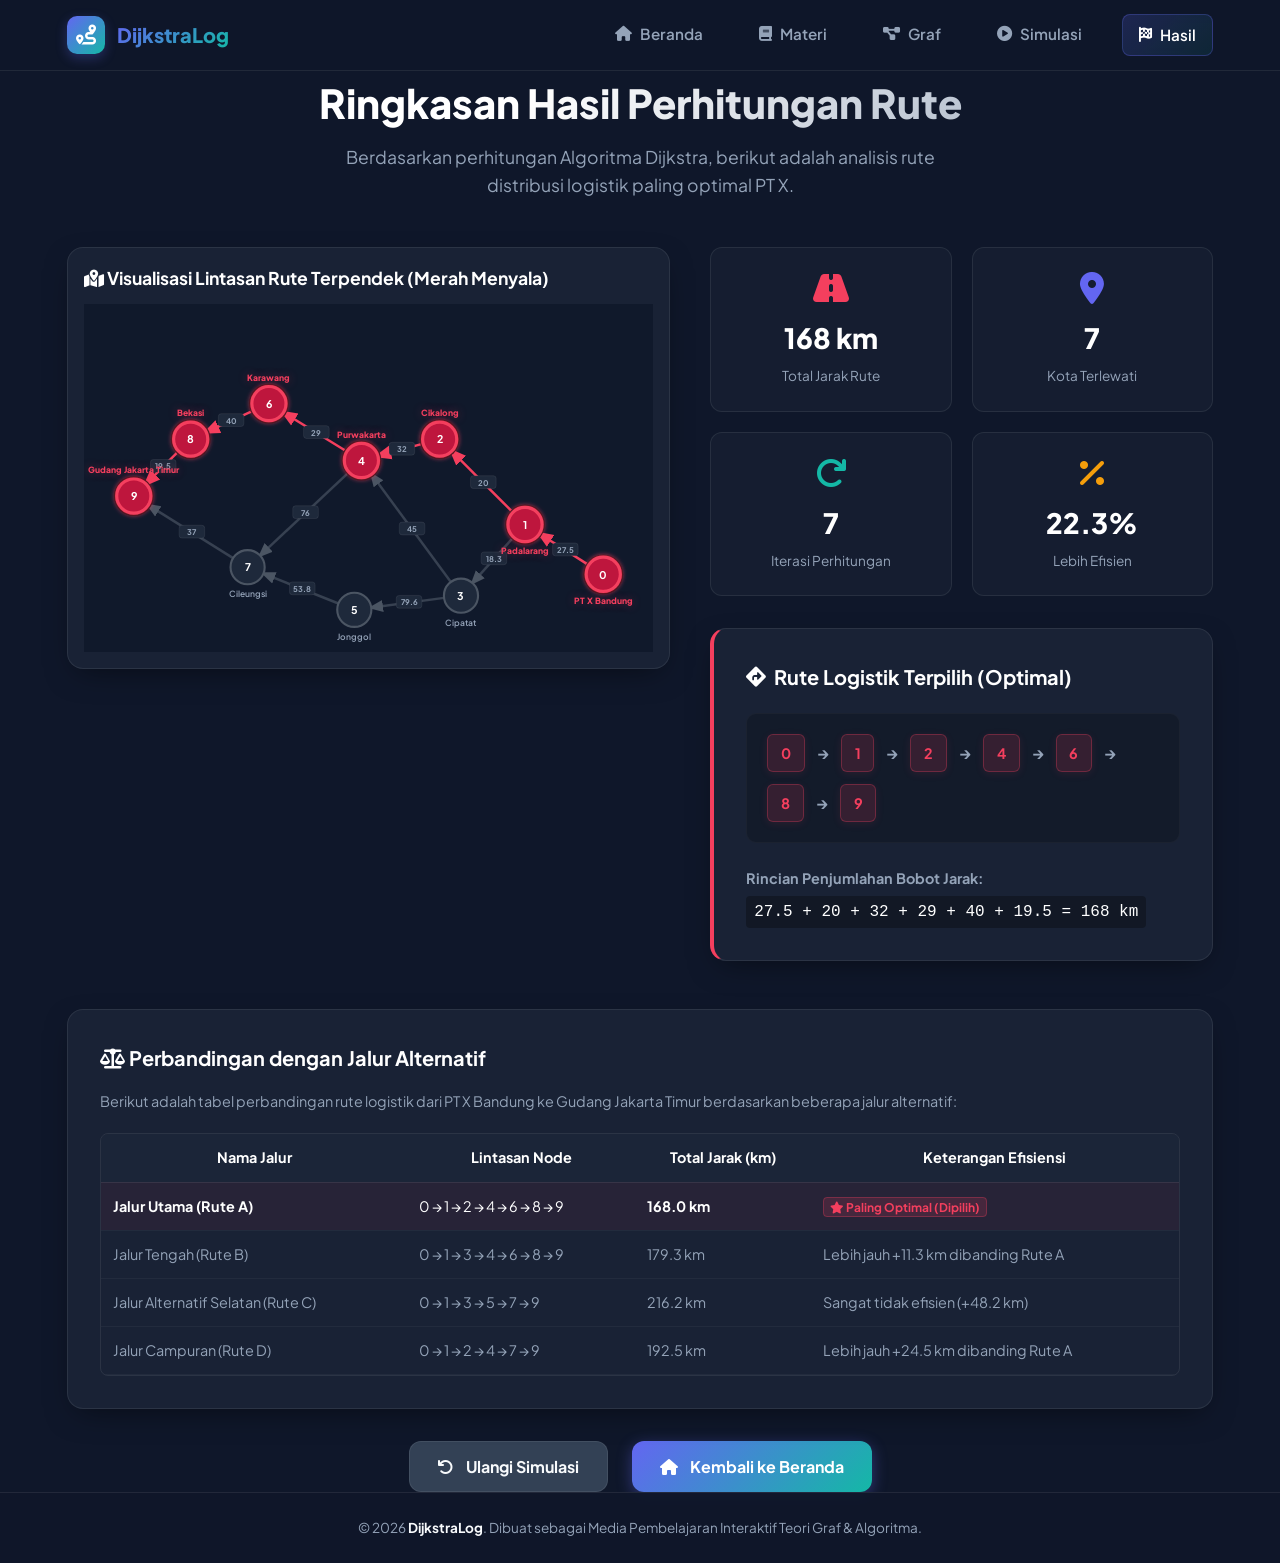
==== pages/hasil.html @ 768b1071 "first commit" ====
<!DOCTYPE html>
<html lang="id">
<head>
  <meta charset="UTF-8">
  <meta name="viewport" content="width=device-width, initial-scale=1.0">
  <title>Hasil Rute Terpendek | DijkstraLog</title>
  
  <!-- Font & Icons -->
  <link rel="stylesheet" href="https://cdnjs.cloudflare.com/ajax/libs/font-awesome/6.4.0/css/all.min.css">
  
  <!-- Custom Styles -->
  <link rel="stylesheet" href="../css/style.css">
  <link rel="stylesheet" href="../css/hasil.css">
</head>
<body>

  <!-- Navigation Header -->
  <header>
    <div class="container">
      <a href="../index.html" class="logo">
        <div class="logo-icon">
          <i class="fas fa-route"></i>
        </div>
        <span>DijkstraLog</span>
      </a>
      <nav>
        <ul>
          <li><a href="../index.html" class="nav-link"><i class="fas fa-home"></i> Beranda</a></li>
          <li><a href="materi.html" class="nav-link"><i class="fas fa-book"></i> Materi</a></li>
          <li><a href="graf.html" class="nav-link"><i class="fas fa-project-diagram"></i> Graf</a></li>
          <li><a href="simulasi.html" class="nav-link"><i class="fas fa-play-circle"></i> Simulasi</a></li>
          <li><a href="hasil.html" class="nav-link active"><i class="fas fa-flag-checkered"></i> Hasil</a></li>
        </ul>
      </nav>
    </div>
  </header>

  <!-- Main Content -->
  <main class="container">
    <div class="page-header">
      <h1>Ringkasan Hasil Perhitungan Rute</h1>
      <p>Berdasarkan perhitungan Algoritma Dijkstra, berikut adalah analisis rute distribusi logistik paling optimal PT X.</p>
    </div>

    <!-- Grid Layout Hasil -->
    <div class="results-grid">
      
      <!-- Kiri: Graf Rute Final -->
      <section class="svg-container-section">
        <div class="glass-card" style="padding: 1rem;">
          <h3 style="color: white; font-size: 1.1rem; margin-bottom: 0.75rem;"><i class="fas fa-map-marked-alt text-rose-500"></i> Visualisasi Lintasan Rute Terpendek (Merah Menyala)</h3>
          <div class="svg-wrapper" style="background: rgba(15, 23, 42, 0.8);">
            <svg id="result-graph-svg" class="graph-svg" viewBox="0 0 800 480"></svg>
          </div>
        </div>
      </section>

      <!-- Kanan: Detail Statistik & Analisis -->
      <section class="details-panel">
        
        <!-- Statistik Angka -->
        <div class="stats-container">
          <div class="stat-card rose">
            <i class="fas fa-road"></i>
            <div class="stat-val">168 km</div>
            <div class="stat-label">Total Jarak Rute</div>
          </div>
          <div class="stat-card indigo">
            <i class="fas fa-map-marker-alt"></i>
            <div class="stat-val">7</div>
            <div class="stat-label">Kota Terlewati</div>
          </div>
          <div class="stat-card teal">
            <i class="fas fa-redo"></i>
            <div class="stat-val">7</div>
            <div class="stat-label">Iterasi Perhitungan</div>
          </div>
          <div class="stat-card amber">
            <i class="fas fa-percentage"></i>
            <div class="stat-val">22.3%</div>
            <div class="stat-label">Lebih Efisien</div>
          </div>
        </div>

        <!-- Rincian Jalur Terpilih -->
        <div class="glass-card route-summary-card">
          <h3><i class="fas fa-directions text-rose-500"></i> Rute Logistik Terpilih (Optimal)</h3>
          
          <div class="route-flow-visual">
            <div class="flow-node" title="PT X Bandung">0</div>
            <div class="flow-arrow">&rarr;</div>
            <div class="flow-node" title="Padalarang">1</div>
            <div class="flow-arrow">&rarr;</div>
            <div class="flow-node" title="Cikalong">2</div>
            <div class="flow-arrow">&rarr;</div>
            <div class="flow-node" title="Purwakarta">4</div>
            <div class="flow-arrow">&rarr;</div>
            <div class="flow-node" title="Karawang">6</div>
            <div class="flow-arrow">&rarr;</div>
            <div class="flow-node" title="Bekasi">8</div>
            <div class="flow-arrow">&rarr;</div>
            <div class="flow-node" title="Gudang Jakarta Timur">9</div>
          </div>

          <div style="font-size: 0.9rem; color: var(--text-muted); line-height: 1.6;">
            <strong>Rincian Penjumlahan Bobot Jarak:</strong><br>
            <code style="font-size: 1rem; color: white; background: rgba(0,0,0,0.3); padding: 0.2rem 0.5rem; border-radius: 4px; display: inline-block; margin-top: 0.4rem;">
              27.5 + 20 + 32 + 29 + 40 + 19.5 = 168 km
            </code>
          </div>
        </div>

      </section>

    </div>

    <!-- Perbandingan Jalur Logistik Alternatif -->
    <section class="comparison-section">
      <div class="glass-card">
        <h3><i class="fas fa-balance-scale text-indigo-500"></i> Perbandingan dengan Jalur Alternatif</h3>
        <p style="font-size: 0.9rem; color: var(--text-muted); margin-bottom: 1.25rem;">
          Berikut adalah tabel perbandingan rute logistik dari PT X Bandung ke Gudang Jakarta Timur berdasarkan beberapa jalur alternatif:
        </p>
        
        <div style="overflow-x: auto; border: 1px solid var(--glass-border); border-radius: 8px;">
          <table class="comp-table">
            <thead>
              <tr>
                <th>Nama Jalur</th>
                <th>Lintasan Node</th>
                <th>Total Jarak (km)</th>
                <th>Keterangan Efisiensi</th>
              </tr>
            </thead>
            <tbody>
              <tr class="selected-row">
                <td><strong>Jalur Utama (Rute A)</strong></td>
                <td>0 &rarr; 1 &rarr; 2 &rarr; 4 &rarr; 6 &rarr; 8 &rarr; 9</td>
                <td><strong>168.0 km</strong></td>
                <td><span class="badge-optimal"><i class="fas fa-star"></i> Paling Optimal (Dipilih)</span></td>
              </tr>
              <tr>
                <td>Jalur Tengah (Rute B)</td>
                <td>0 &rarr; 1 &rarr; 3 &rarr; 4 &rarr; 6 &rarr; 8 &rarr; 9</td>
                <td>179.3 km</td>
                <td>Lebih jauh +11.3 km dibanding Rute A</td>
              </tr>
              <tr>
                <td>Jalur Alternatif Selatan (Rute C)</td>
                <td>0 &rarr; 1 &rarr; 3 &rarr; 5 &rarr; 7 &rarr; 9</td>
                <td>216.2 km</td>
                <td>Sangat tidak efisien (+48.2 km)</td>
              </tr>
              <tr>
                <td>Jalur Campuran (Rute D)</td>
                <td>0 &rarr; 1 &rarr; 2 &rarr; 4 &rarr; 7 &rarr; 9</td>
                <td>192.5 km</td>
                <td>Lebih jauh +24.5 km dibanding Rute A</td>
              </tr>
            </tbody>
          </table>
        </div>
      </div>
    </section>

    <!-- Tombol Aksi Akhir -->
    <div class="action-buttons">
      <a href="simulasi.html" class="btn btn-secondary">
        <i class="fas fa-undo"></i> Ulangi Simulasi
      </a>
      <a href="../index.html" class="btn btn-primary">
        <i class="fas fa-home"></i> Kembali ke Beranda
      </a>
    </div>

  </main>

  <!-- Footer -->
  <footer>
    <div class="container">
      <p>&copy; 2026 <strong>DijkstraLog</strong>. Dibuat sebagai Media Pembelajaran Interaktif Teori Graf & Algoritma.</p>
    </div>
  </footer>

  <!-- Scripts -->
  <script src="../js/data-graph.js"></script>
  <script src="../js/dijkstra.js"></script>
  <script src="../js/graph-visualization.js"></script>
  <script src="../js/main.js"></script>

</body>
</html>
---- css/style.css ----
/**
 * style.css
 * Desain Sistem Global & Tema Premium PT X Dijkstra.
 * Menggunakan tema gelap modern dengan neon glow dan layout responsif.
 */

@import url('https://fonts.googleapis.com/css2?family=Plus+Jakarta+Sans:wght@300;400;500;600;700;800&display=swap');

:root {
  --bg-primary: #0f172a;      /* Slate 900 */
  --bg-secondary: #1e293b;    /* Slate 800 */
  --bg-tertiary: #334155;     /* Slate 700 */
  --accent-indigo: #6366f1;   /* Indigo 500 */
  --accent-teal: #14b8a6;     /* Teal 500 */
  --accent-amber: #f59e0b;    /* Amber 500 */
  --accent-rose: #f43f5e;     /* Rose 500 */
  --accent-emerald: #10b981;  /* Emerald 500 */
  --text-main: #f8fafc;       /* Slate 50 */
  --text-muted: #94a3b8;      /* Slate 400 */
  --glass-bg: rgba(30, 41, 59, 0.7);
  --glass-border: rgba(255, 255, 255, 0.08);
  --shadow-neon: 0 0 20px rgba(99, 102, 241, 0.35);
  --shadow-rose: 0 0 25px rgba(244, 63, 94, 0.5);
  --font-family: 'Plus Jakarta Sans', -apple-system, BlinkMacSystemFont, "Segoe UI", Roboto, sans-serif;
}

/* Reset & Base Styles */
* {
  margin: 0;
  padding: 0;
  box-sizing: border-box;
}

body {
  background-color: var(--bg-primary);
  color: var(--text-main);
  font-family: var(--font-family);
  line-height: 1.6;
  min-height: 100vh;
  display: flex;
  flex-direction: column;
  overflow-x: hidden;
}

/* Container */
.container {
  width: 92%;
  max-width: 1280px;
  margin: 0 auto;
  padding: 0 1rem;
}

/* Navigation Header */
header {
  background-color: rgba(15, 23, 42, 0.85);
  backdrop-filter: blur(12px);
  -webkit-backdrop-filter: blur(12px);
  border-bottom: 1px solid var(--glass-border);
  position: sticky;
  top: 0;
  z-index: 100;
  transition: all 0.3s ease;
}

header .container {
  display: flex;
  justify-content: space-between;
  align-items: center;
  height: 70px;
}

.logo {
  display: flex;
  align-items: center;
  gap: 0.75rem;
  text-decoration: none;
  font-weight: 800;
  font-size: 1.25rem;
  color: var(--text-main);
}

.logo span {
  background: linear-gradient(135deg, var(--accent-indigo), var(--accent-teal));
  -webkit-background-clip: text;
  -webkit-text-fill-color: transparent;
}

.logo-icon {
  background: linear-gradient(135deg, var(--accent-indigo), var(--accent-teal));
  width: 38px;
  height: 38px;
  border-radius: 10px;
  display: flex;
  align-items: center;
  justify-content: center;
  color: white;
  box-shadow: 0 4px 12px rgba(99, 102, 241, 0.3);
}

nav ul {
  display: flex;
  list-style: none;
  gap: 1.5rem;
}

.nav-link {
  text-decoration: none;
  color: var(--text-muted);
  font-weight: 600;
  font-size: 0.95rem;
  padding: 0.5rem 1rem;
  border-radius: 8px;
  transition: all 0.25s ease;
  display: flex;
  align-items: center;
  gap: 0.5rem;
}

.nav-link:hover {
  color: var(--text-main);
  background-color: rgba(255, 255, 255, 0.05);
}

.nav-link.active {
  color: white;
  background: linear-gradient(135deg, rgba(99, 102, 241, 0.2), rgba(20, 184, 166, 0.1));
  border: 1px solid rgba(99, 102, 241, 0.3);
}

/* Glass Card Utility */
.glass-card {
  background: var(--glass-bg);
  backdrop-filter: blur(16px);
  -webkit-backdrop-filter: blur(16px);
  border: 1px solid var(--glass-border);
  border-radius: 16px;
  padding: 2rem;
  box-shadow: 0 10px 30px -10px rgba(0, 0, 0, 0.5);
  transition: transform 0.3s ease, border-color 0.3s ease;
}

.glass-card:hover {
  border-color: rgba(99, 102, 241, 0.25);
}

/* Buttons */
.btn {
  display: inline-flex;
  align-items: center;
  justify-content: center;
  gap: 0.75rem;
  padding: 0.75rem 1.75rem;
  font-weight: 700;
  font-size: 1rem;
  text-decoration: none;
  border-radius: 12px;
  border: none;
  cursor: pointer;
  transition: all 0.3s ease;
}

.btn-primary {
  background: linear-gradient(135deg, var(--accent-indigo), var(--accent-teal));
  color: white;
  box-shadow: 0 4px 15px rgba(99, 102, 241, 0.4);
}

.btn-primary:hover {
  transform: translateY(-2px);
  box-shadow: 0 6px 20px rgba(99, 102, 241, 0.6);
}

.btn-secondary {
  background-color: var(--bg-tertiary);
  color: var(--text-main);
  border: 1px solid var(--glass-border);
}

.btn-secondary:hover {
  background-color: rgba(255, 255, 255, 0.1);
  transform: translateY(-2px);
}

/* Main Layout & Page Titles */
main {
  flex: 1;
  padding: 3rem 0;
}

.page-header {
  text-align: center;
  margin-bottom: 3rem;
}

.page-header h1 {
  font-size: 2.5rem;
  font-weight: 800;
  margin-bottom: 0.5rem;
  background: linear-gradient(135deg, #ffffff 40%, var(--text-muted));
  -webkit-background-clip: text;
  -webkit-text-fill-color: transparent;
}

.page-header p {
  color: var(--text-muted);
  font-size: 1.1rem;
  max-width: 600px;
  margin: 0 auto;
}

/* Footer */
footer {
  background-color: rgba(15, 23, 42, 0.95);
  border-top: 1px solid var(--glass-border);
  padding: 1.5rem 0;
  text-align: center;
  font-size: 0.85rem;
  color: var(--text-muted);
}

footer strong {
  color: var(--text-main);
}

/* Shared SVG Graph Classes */
.node-circle {
  fill: #1e293b;
  stroke: #4b5563;
  stroke-width: 3;
  transition: all 0.3s ease;
}

.node-id-text {
  font-size: 15px;
  font-weight: 700;
  fill: white;
  text-anchor: middle;
  pointer-events: none;
}

.node-name-text {
  font-size: 12px;
  font-weight: 600;
  fill: var(--text-muted);
  text-anchor: middle;
  pointer-events: none;
}

.edge-line {
  stroke-width: 3.5;
  transition: stroke-dashoffset 2s linear, stroke 0.3s ease, stroke-width 0.3s ease;
}

.edge-weight-bg {
  fill: #1e293b;
  stroke: rgba(255, 255, 255, 0.1);
  stroke-width: 1;
}

.edge-weight-text {
  font-size: 11px;
  font-weight: 700;
  fill: var(--text-muted);
  text-anchor: middle;
  pointer-events: none;
}

/* Node Status Coloring in General */
.status-active .node-circle {
  fill: #d97706;
  stroke: #fbbf24;
  stroke-width: 4;
}

.status-active .node-id-text {
  fill: #ffffff;
}

.status-active .node-name-text {
  fill: #fbbf24;
  font-weight: 700;
}

.status-permanent .node-circle {
  fill: #047857;
  stroke: #10b981;
  stroke-width: 3;
}

.status-permanent .node-id-text {
  fill: #ffffff;
}

.status-permanent .node-name-text {
  fill: #10b981;
}

.status-final .node-circle {
  fill: #be123c;
  stroke: #f43f5e;
  stroke-width: 4.5;
  filter: url(#neon-glow);
}

.status-final .node-id-text {
  fill: #ffffff;
}

.status-final .node-name-text {
  fill: #f43f5e;
  font-weight: 800;
  text-shadow: 0 0 10px rgba(244, 63, 94, 0.4);
}

/* Responsive Utilities */
@media (max-width: 768px) {
  header .container {
    flex-direction: column;
    height: auto;
    padding: 1rem;
    gap: 1rem;
  }
  
  nav ul {
    flex-wrap: wrap;
    justify-content: center;
    gap: 0.5rem;
  }
  
  .nav-link {
    font-size: 0.85rem;
    padding: 0.4rem 0.8rem;
  }

  .page-header h1 {
    font-size: 2rem;
  }
}
---- css/hasil.css ----
/**
 * hasil.css
 * Halaman Ringkasan Hasil Rute Terpendek PT X.
 */

.results-grid {
  display: grid;
  grid-template-columns: 1.2fr 1fr;
  gap: 2.5rem;
  align-items: start;
  margin-bottom: 3rem;
}

@media (max-width: 992px) {
  .results-grid {
    grid-template-columns: 1fr;
  }
}

/* Hasil Statistik Panel */
.stats-container {
  display: grid;
  grid-template-columns: 1fr 1fr;
  gap: 1.25rem;
  margin-bottom: 2rem;
}

.stat-card {
  background: rgba(30, 41, 59, 0.4);
  border: 1px solid var(--glass-border);
  border-radius: 12px;
  padding: 1.5rem;
  text-align: center;
  transition: all 0.3s ease;
}

.stat-card:hover {
  background: rgba(30, 41, 59, 0.8);
  border-color: rgba(99, 102, 241, 0.2);
  transform: translateY(-3px);
}

.stat-card i {
  font-size: 2rem;
  margin-bottom: 0.5rem;
}

.stat-card.indigo i { color: var(--accent-indigo); }
.stat-card.rose i { color: var(--accent-rose); }
.stat-card.teal i { color: var(--accent-teal); }
.stat-card.amber i { color: var(--accent-amber); }

.stat-val {
  font-size: 1.75rem;
  font-weight: 800;
  color: white;
  margin: 0.25rem 0;
}

.stat-label {
  font-size: 0.85rem;
  color: var(--text-muted);
}

/* Lintasan Rincian Card */
.route-summary-card {
  border-left: 4px solid var(--accent-rose);
}

.route-summary-card h3 {
  font-size: 1.25rem;
  color: white;
  margin-bottom: 1.25rem;
  display: flex;
  align-items: center;
  gap: 0.5rem;
}

/* Aliran Jalur Kotak Visual */
.route-flow-visual {
  display: flex;
  flex-wrap: wrap;
  align-items: center;
  gap: 0.75rem;
  padding: 1.25rem;
  background: rgba(0, 0, 0, 0.2);
  border-radius: 10px;
  margin-bottom: 1.5rem;
  border: 1px solid rgba(255, 255, 255, 0.03);
}

.flow-node {
  background: rgba(244, 63, 94, 0.15);
  color: var(--accent-rose);
  border: 1px solid rgba(244, 63, 94, 0.3);
  padding: 0.4rem 0.8rem;
  border-radius: 6px;
  font-weight: 700;
  font-size: 0.9rem;
  box-shadow: 0 2px 8px rgba(244, 63, 94, 0.1);
}

.flow-arrow {
  color: var(--text-muted);
  font-weight: bold;
}

/* Tabel Perbandingan Rute */
.comparison-section h3 {
  font-size: 1.25rem;
  color: white;
  margin-bottom: 1rem;
}

.comp-table {
  width: 100%;
  border-collapse: collapse;
  font-size: 0.9rem;
}

.comp-table th {
  background-color: rgba(30, 41, 59, 0.6);
  padding: 0.75rem;
  border-bottom: 1px solid var(--glass-border);
  color: white;
  font-weight: 700;
}

.comp-table td {
  padding: 0.75rem;
  border-bottom: 1px solid rgba(255, 255, 255, 0.04);
  color: var(--text-muted);
}

.comp-table tr.selected-row {
  background: rgba(244, 63, 94, 0.06);
}

.comp-table tr.selected-row td {
  color: white;
}

.badge-optimal {
  background: rgba(244, 63, 94, 0.15);
  color: var(--accent-rose);
  border: 1px solid rgba(244, 63, 94, 0.3);
  padding: 0.1rem 0.4rem;
  font-weight: bold;
  border-radius: 4px;
  font-size: 0.75rem;
}

.action-buttons {
  display: flex;
  justify-content: center;
  gap: 1.5rem;
  margin-top: 2rem;
}
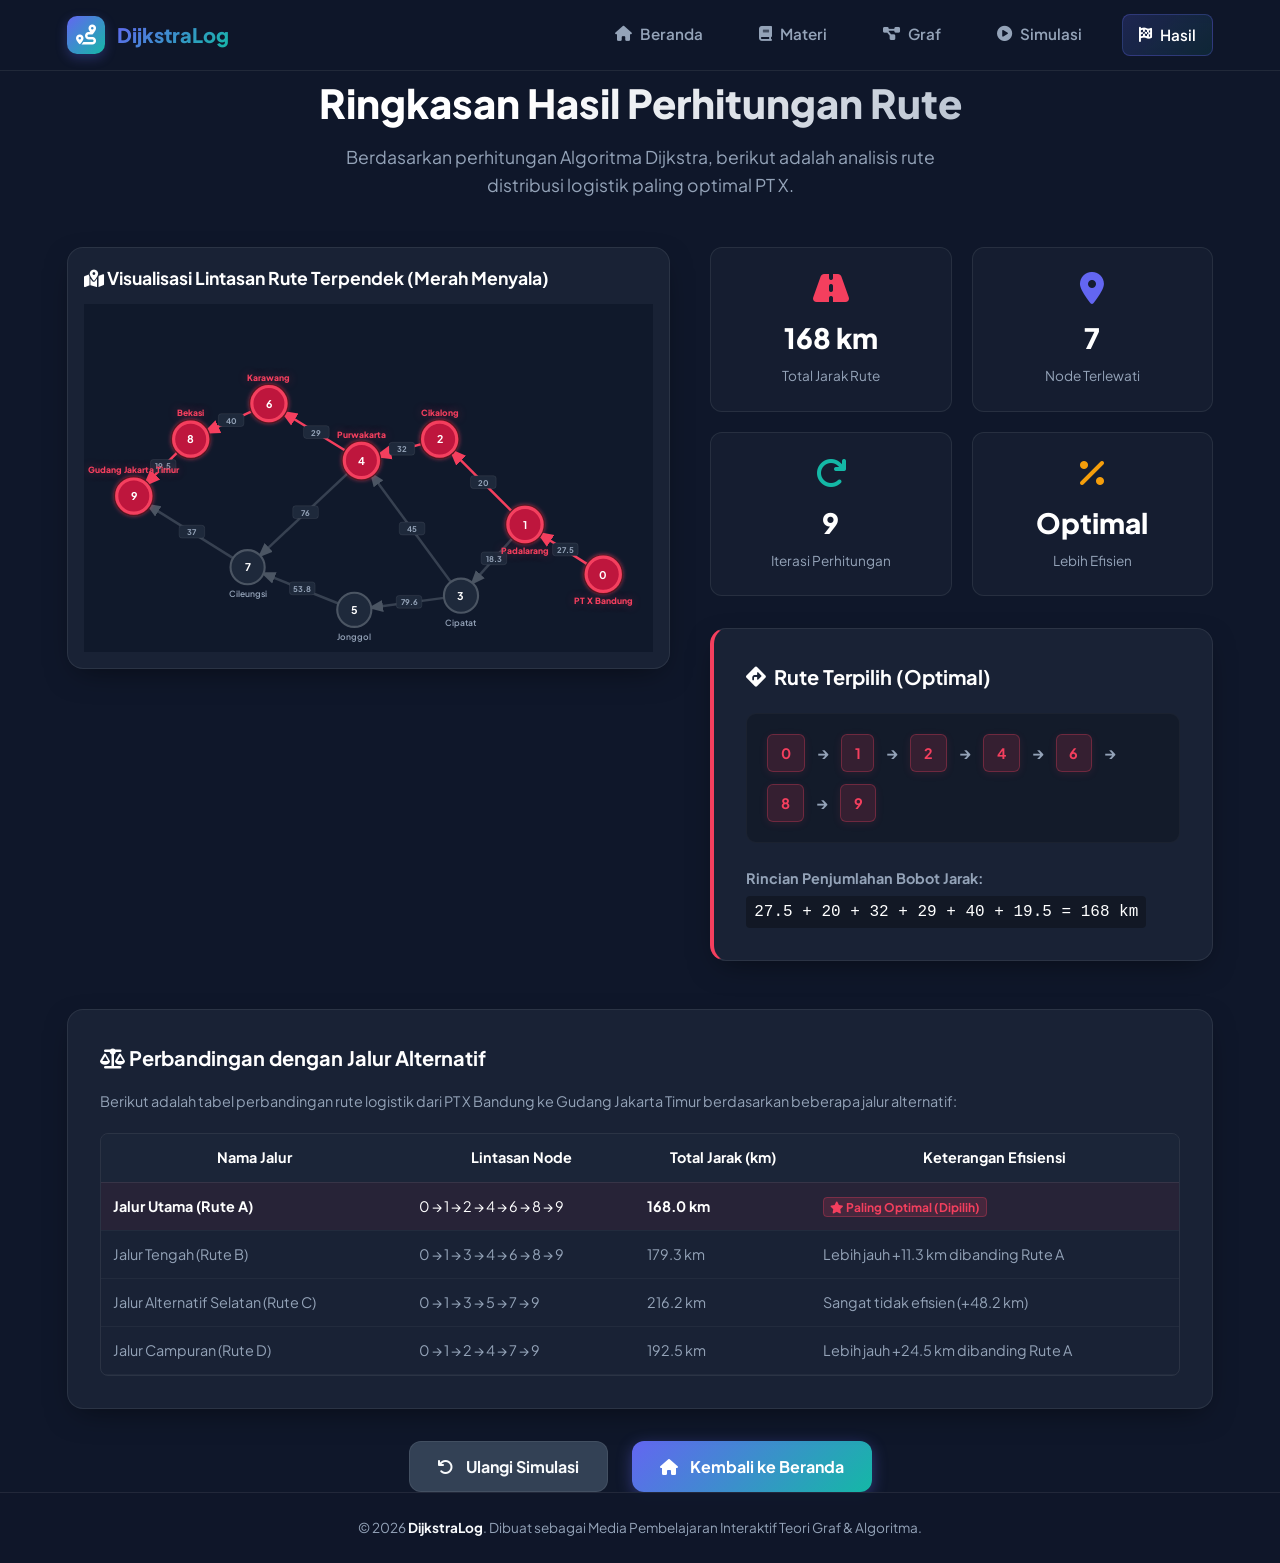
==== commit 6d855937: "update" ====
--- a/pages/hasil.html
+++ b/pages/hasil.html
@@ -1,17 +1,19 @@
 <!DOCTYPE html>
 <html lang="id">
+
 <head>
   <meta charset="UTF-8">
   <meta name="viewport" content="width=device-width, initial-scale=1.0">
   <title>Hasil Rute Terpendek | DijkstraLog</title>
-  
+
   <!-- Font & Icons -->
   <link rel="stylesheet" href="https://cdnjs.cloudflare.com/ajax/libs/font-awesome/6.4.0/css/all.min.css">
-  
+
   <!-- Custom Styles -->
   <link rel="stylesheet" href="../css/style.css">
   <link rel="stylesheet" href="../css/hasil.css">
 </head>
+
 <body>
 
   <!-- Navigation Header -->
@@ -39,16 +41,18 @@
   <main class="container">
     <div class="page-header">
       <h1>Ringkasan Hasil Perhitungan Rute</h1>
-      <p>Berdasarkan perhitungan Algoritma Dijkstra, berikut adalah analisis rute distribusi logistik paling optimal PT X.</p>
+      <p>Berdasarkan perhitungan Algoritma Dijkstra, berikut adalah analisis rute distribusi logistik paling optimal PT
+        X.</p>
     </div>
 
     <!-- Grid Layout Hasil -->
     <div class="results-grid">
-      
+
       <!-- Kiri: Graf Rute Final -->
       <section class="svg-container-section">
         <div class="glass-card" style="padding: 1rem;">
-          <h3 style="color: white; font-size: 1.1rem; margin-bottom: 0.75rem;"><i class="fas fa-map-marked-alt text-rose-500"></i> Visualisasi Lintasan Rute Terpendek (Merah Menyala)</h3>
+          <h3 style="color: white; font-size: 1.1rem; margin-bottom: 0.75rem;"><i
+              class="fas fa-map-marked-alt text-rose-500"></i> Visualisasi Lintasan Rute Terpendek (Merah Menyala)</h3>
           <div class="svg-wrapper" style="background: rgba(15, 23, 42, 0.8);">
             <svg id="result-graph-svg" class="graph-svg" viewBox="0 0 800 480"></svg>
           </div>
@@ -57,55 +61,42 @@
 
       <!-- Kanan: Detail Statistik & Analisis -->
       <section class="details-panel">
-        
+
         <!-- Statistik Angka -->
         <div class="stats-container">
           <div class="stat-card rose">
             <i class="fas fa-road"></i>
-            <div class="stat-val">168 km</div>
+            <div class="stat-val" id="result-total-distance">0</div>
             <div class="stat-label">Total Jarak Rute</div>
           </div>
           <div class="stat-card indigo">
             <i class="fas fa-map-marker-alt"></i>
-            <div class="stat-val">7</div>
-            <div class="stat-label">Kota Terlewati</div>
+            <div class="stat-val" id="result-node-count">0</div>
+            <div class="stat-label">Node Terlewati</div>
           </div>
           <div class="stat-card teal">
             <i class="fas fa-redo"></i>
-            <div class="stat-val">7</div>
+            <div class="stat-val" id="result-iteration-count">0</div>
             <div class="stat-label">Iterasi Perhitungan</div>
           </div>
           <div class="stat-card amber">
             <i class="fas fa-percentage"></i>
-            <div class="stat-val">22.3%</div>
+            <div class="stat-val" id="result-efficiency">-</div>
             <div class="stat-label">Lebih Efisien</div>
           </div>
         </div>
 
         <!-- Rincian Jalur Terpilih -->
         <div class="glass-card route-summary-card">
-          <h3><i class="fas fa-directions text-rose-500"></i> Rute Logistik Terpilih (Optimal)</h3>
-          
-          <div class="route-flow-visual">
-            <div class="flow-node" title="PT X Bandung">0</div>
-            <div class="flow-arrow">&rarr;</div>
-            <div class="flow-node" title="Padalarang">1</div>
-            <div class="flow-arrow">&rarr;</div>
-            <div class="flow-node" title="Cikalong">2</div>
-            <div class="flow-arrow">&rarr;</div>
-            <div class="flow-node" title="Purwakarta">4</div>
-            <div class="flow-arrow">&rarr;</div>
-            <div class="flow-node" title="Karawang">6</div>
-            <div class="flow-arrow">&rarr;</div>
-            <div class="flow-node" title="Bekasi">8</div>
-            <div class="flow-arrow">&rarr;</div>
-            <div class="flow-node" title="Gudang Jakarta Timur">9</div>
-          </div>
+          <h3><i class="fas fa-directions text-rose-500"></i> Rute Terpilih (Optimal)</h3>
 
-          <div style="font-size: 0.9rem; color: var(--text-muted); line-height: 1.6;">
+          <div class="route-flow-visual" id="result-route-path"></div>
+
+          <div style="font-size: 0.9rem; color: var(--text-muted); line-height: 1.6;" id="result-route-details">
             <strong>Rincian Penjumlahan Bobot Jarak:</strong><br>
-            <code style="font-size: 1rem; color: white; background: rgba(0,0,0,0.3); padding: 0.2rem 0.5rem; border-radius: 4px; display: inline-block; margin-top: 0.4rem;">
-              27.5 + 20 + 32 + 29 + 40 + 19.5 = 168 km
+            <code
+              style="font-size: 1rem; color: white; background: rgba(0,0,0,0.3); padding: 0.2rem 0.5rem; border-radius: 4px; display: inline-block; margin-top: 0.4rem;">
+              --
             </code>
           </div>
         </div>
@@ -119,9 +110,10 @@
       <div class="glass-card">
         <h3><i class="fas fa-balance-scale text-indigo-500"></i> Perbandingan dengan Jalur Alternatif</h3>
         <p style="font-size: 0.9rem; color: var(--text-muted); margin-bottom: 1.25rem;">
-          Berikut adalah tabel perbandingan rute logistik dari PT X Bandung ke Gudang Jakarta Timur berdasarkan beberapa jalur alternatif:
+          Berikut adalah tabel perbandingan rute logistik dari PT X Bandung ke Gudang Jakarta Timur berdasarkan beberapa
+          jalur alternatif:
         </p>
-        
+
         <div style="overflow-x: auto; border: 1px solid var(--glass-border); border-radius: 8px;">
           <table class="comp-table">
             <thead>
@@ -178,7 +170,8 @@
   <!-- Footer -->
   <footer>
     <div class="container">
-      <p>&copy; 2026 <strong>DijkstraLog</strong>. Dibuat sebagai Media Pembelajaran Interaktif Teori Graf & Algoritma.</p>
+      <p>&copy; 2026 <strong>DijkstraLog</strong>. Dibuat sebagai Media Pembelajaran Interaktif Teori Graf & Algoritma.
+      </p>
     </div>
   </footer>
 
@@ -189,4 +182,5 @@
   <script src="../js/main.js"></script>
 
 </body>
-</html>
+
+</html>
